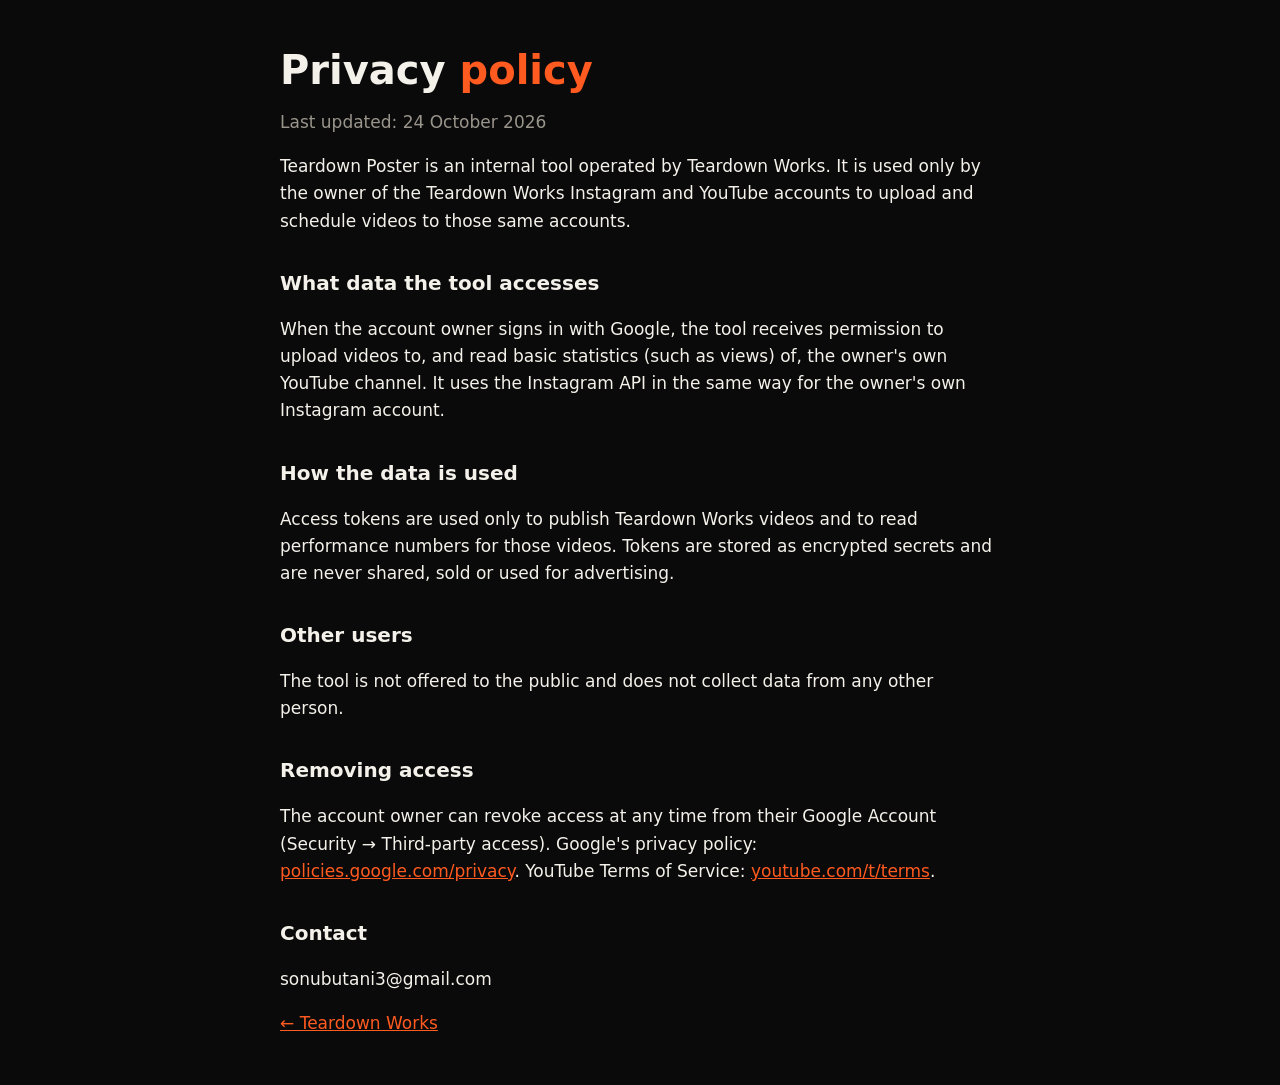
==== privacy.html @ 8b833630 "Add home, privacy policy and terms pages for the Google OAuth app Co-Authored-By: Claude Opus 5.5 <n" ====
<!doctype html><html lang="en"><head><meta charset="utf-8"><meta name="viewport" content="width=device-width,initial-scale=1">
<title>Privacy policy · Teardown Works</title><link rel="stylesheet" href="style.css"></head><body><main>
<h1>Privacy <span>policy</span></h1>
<p class="muted">Last updated: 24 October 2026</p>
<p>Teardown Poster is an internal tool operated by Teardown Works. It is used only by the owner of the Teardown Works Instagram and YouTube accounts to upload and schedule videos to those same accounts.</p>
<h2>What data the tool accesses</h2>
<p>When the account owner signs in with Google, the tool receives permission to upload videos to, and read basic statistics (such as views) of, the owner's own YouTube channel. It uses the Instagram API in the same way for the owner's own Instagram account.</p>
<h2>How the data is used</h2>
<p>Access tokens are used only to publish Teardown Works videos and to read performance numbers for those videos. Tokens are stored as encrypted secrets and are never shared, sold or used for advertising.</p>
<h2>Other users</h2>
<p>The tool is not offered to the public and does not collect data from any other person.</p>
<h2>Removing access</h2>
<p>The account owner can revoke access at any time from their Google Account (Security → Third-party access). Google's privacy policy: <a href="https://policies.google.com/privacy">policies.google.com/privacy</a>. YouTube Terms of Service: <a href="https://www.youtube.com/t/terms">youtube.com/t/terms</a>.</p>
<h2>Contact</h2><p>sonubutani3@gmail.com</p>
<p><a href="index.html">← Teardown Works</a></p>
</main></body></html>
---- style.css ----
:root{--bg:#0a0a0a;--ink:#f4f1ea;--muted:#9a958c;--orange:#ff5a1f}
body{background:var(--bg);color:var(--ink);font:17px/1.6 system-ui,-apple-system,Segoe UI,Roboto,sans-serif;margin:0;padding:0 16px}
main{max-width:720px;margin:48px auto}
h1{font-size:40px;line-height:1.1;margin:0 0 8px}h1 span{color:var(--orange)}
h2{font-size:20px;margin-top:32px}a{color:var(--orange)}.muted{color:var(--muted)}
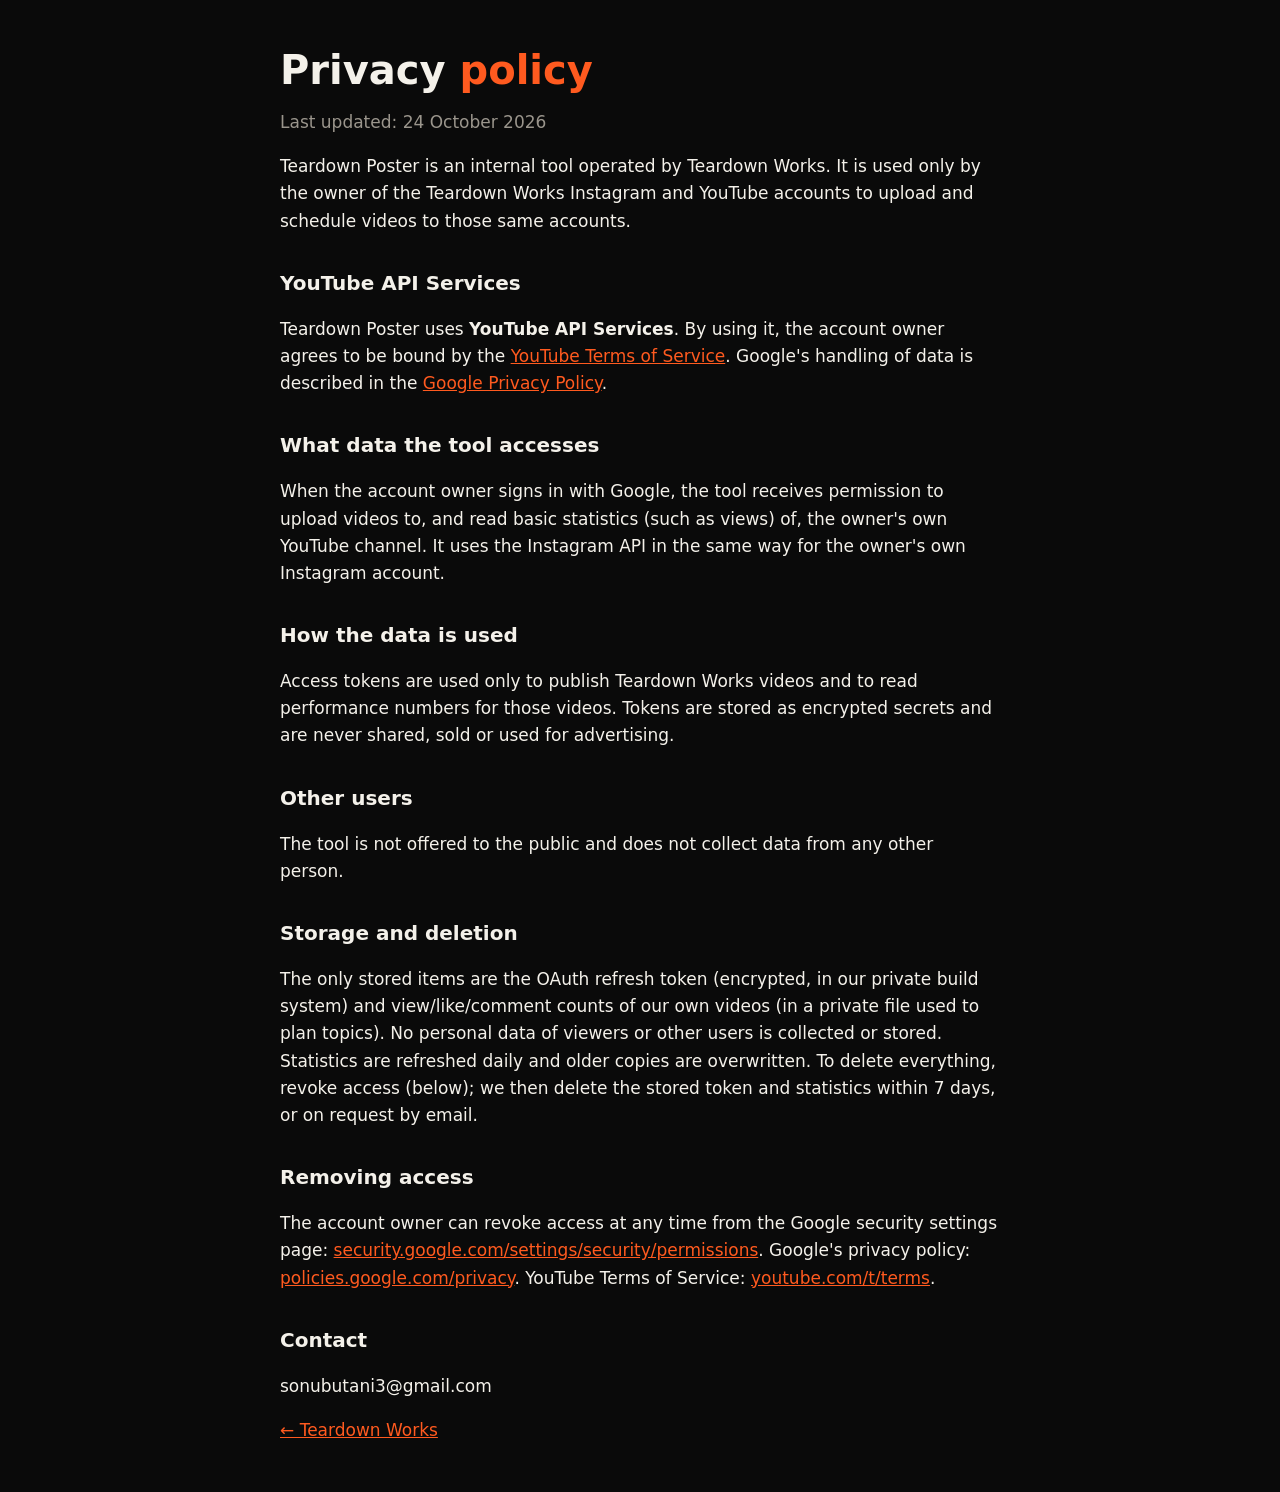
==== commit 843764c5: "Privacy/home: YouTube API Services notice, storage and deletion policy Co-Authored-By: Claude Opus 5" ====
--- a/privacy.html
+++ b/privacy.html
@@ -3,14 +3,18 @@
 <h1>Privacy <span>policy</span></h1>
 <p class="muted">Last updated: 24 October 2026</p>
 <p>Teardown Poster is an internal tool operated by Teardown Works. It is used only by the owner of the Teardown Works Instagram and YouTube accounts to upload and schedule videos to those same accounts.</p>
+<h2>YouTube API Services</h2>
+<p>Teardown Poster uses <b>YouTube API Services</b>. By using it, the account owner agrees to be bound by the <a href="https://www.youtube.com/t/terms">YouTube Terms of Service</a>. Google's handling of data is described in the <a href="https://policies.google.com/privacy">Google Privacy Policy</a>.</p>
 <h2>What data the tool accesses</h2>
 <p>When the account owner signs in with Google, the tool receives permission to upload videos to, and read basic statistics (such as views) of, the owner's own YouTube channel. It uses the Instagram API in the same way for the owner's own Instagram account.</p>
 <h2>How the data is used</h2>
 <p>Access tokens are used only to publish Teardown Works videos and to read performance numbers for those videos. Tokens are stored as encrypted secrets and are never shared, sold or used for advertising.</p>
 <h2>Other users</h2>
 <p>The tool is not offered to the public and does not collect data from any other person.</p>
+<h2>Storage and deletion</h2>
+<p>The only stored items are the OAuth refresh token (encrypted, in our private build system) and view/like/comment counts of our own videos (in a private file used to plan topics). No personal data of viewers or other users is collected or stored. Statistics are refreshed daily and older copies are overwritten. To delete everything, revoke access (below); we then delete the stored token and statistics within 7 days, or on request by email.</p>
 <h2>Removing access</h2>
-<p>The account owner can revoke access at any time from their Google Account (Security → Third-party access). Google's privacy policy: <a href="https://policies.google.com/privacy">policies.google.com/privacy</a>. YouTube Terms of Service: <a href="https://www.youtube.com/t/terms">youtube.com/t/terms</a>.</p>
+<p>The account owner can revoke access at any time from the Google security settings page: <a href="https://security.google.com/settings/security/permissions">security.google.com/settings/security/permissions</a>. Google's privacy policy: <a href="https://policies.google.com/privacy">policies.google.com/privacy</a>. YouTube Terms of Service: <a href="https://www.youtube.com/t/terms">youtube.com/t/terms</a>.</p>
 <h2>Contact</h2><p>sonubutani3@gmail.com</p>
 <p><a href="index.html">← Teardown Works</a></p>
 </main></body></html>
